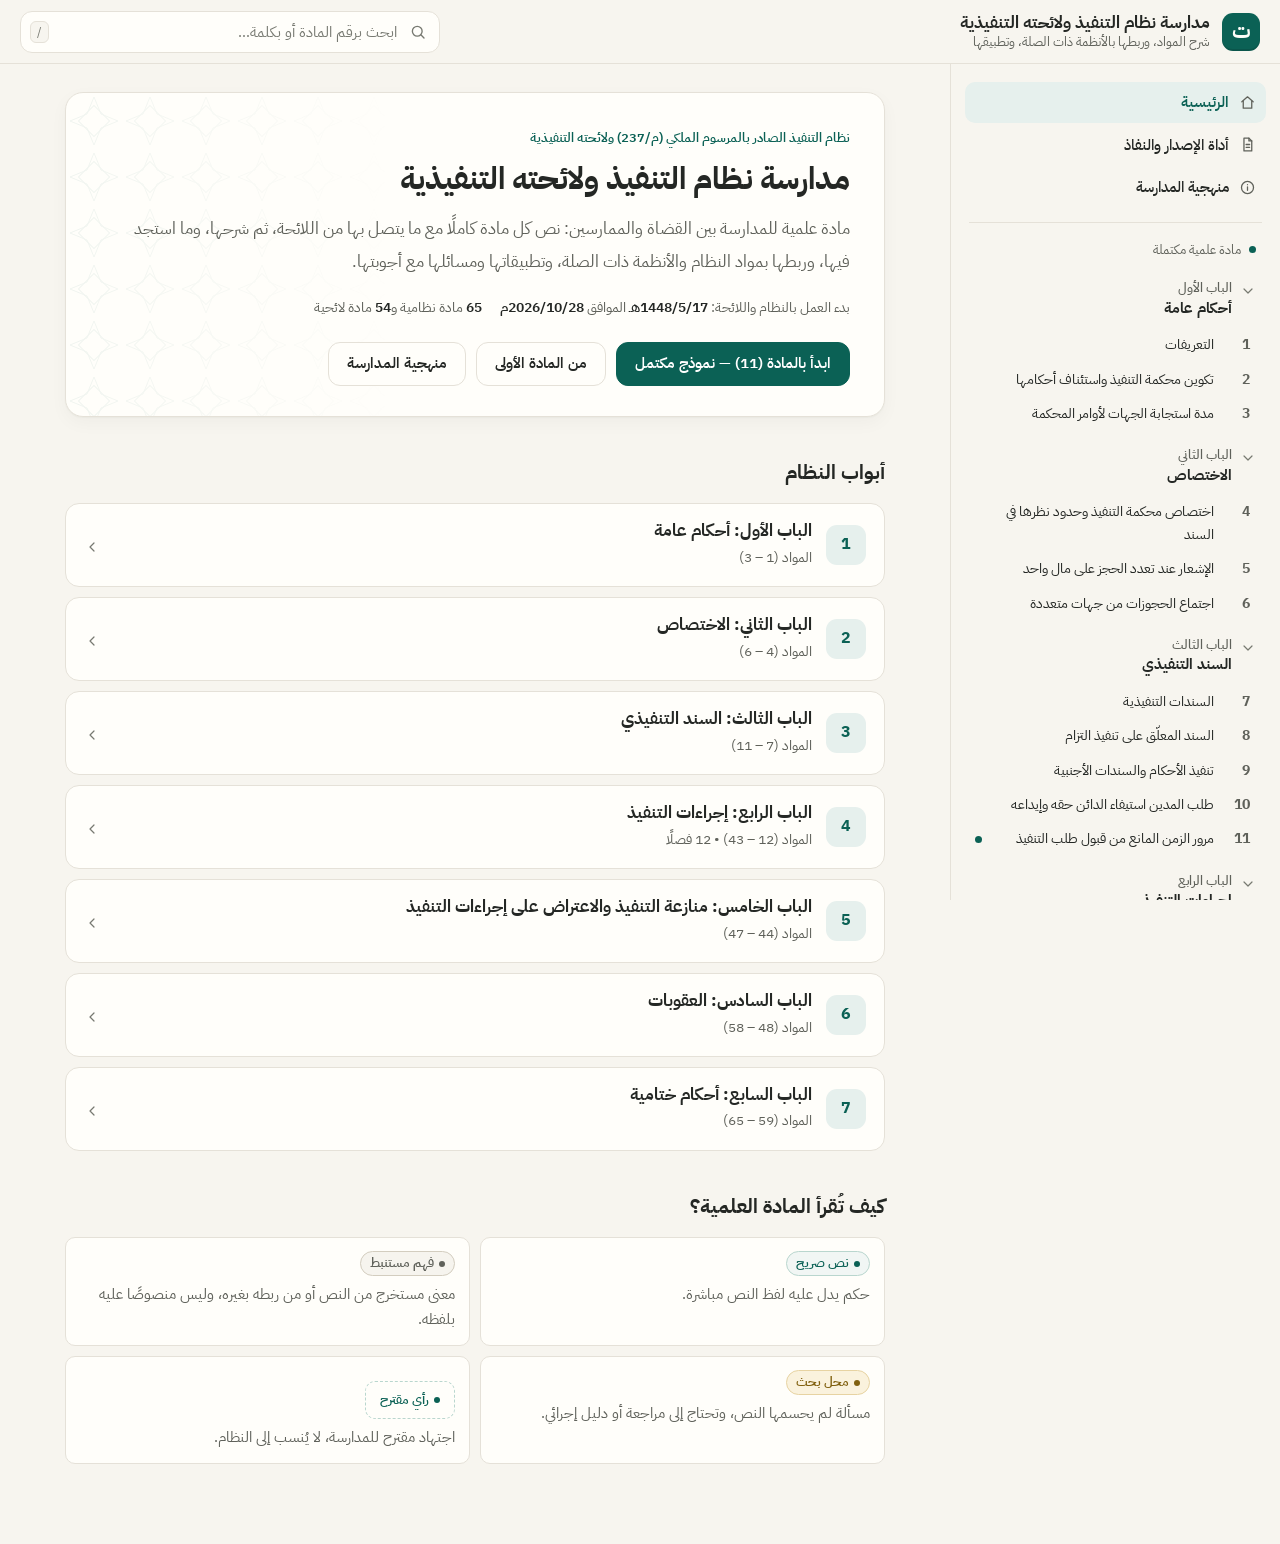
==== index.html @ f49fb36e "إطلاق موقع مدارسة نظام التنفيذ ولائحته التنفيذية (المادة 11 نموذجًا) - نصوص مواد النظام (65) واللائح" ====
<!doctype html>
<html lang="ar" dir="rtl">
<head>
<meta charset="utf-8">
<meta name="viewport" content="width=device-width, initial-scale=1, viewport-fit=cover">
<title>مدارسة نظام التنفيذ ولائحته التنفيذية</title>
<meta name="description" content="مدارسة نظام التنفيذ الصادر بالمرسوم الملكي (م/237) ولائحته التنفيذية: نصوص المواد، وشرحها، وربطها بالأنظمة ذات الصلة، وتطبيقاتها ومسائلها.">
<meta name="theme-color" content="#F7F5EF">
<link rel="icon" href="data:image/svg+xml,%3Csvg xmlns='http://www.w3.org/2000/svg' viewBox='0 0 64 64'%3E%3Crect width='64' height='64' rx='15' fill='%230B6155'/%3E%3Ctext x='32' y='45' font-size='34' text-anchor='middle' fill='%23FFFEFA' font-family='sans-serif' font-weight='700'%3E%D8%AA%3C/text%3E%3C/svg%3E">
<link rel="preload" href="assets/fonts/IBMPlexSansArabic-Regular.woff2" as="font" type="font/woff2" crossorigin>
<link rel="preload" href="assets/fonts/IBMPlexSansArabic-Bold.woff2" as="font" type="font/woff2" crossorigin>
<link rel="stylesheet" href="assets/site.css?v=2">
</head>
<body>
<a class="skip" href="#main">تجاوز إلى المحتوى</a>

<header class="topbar" role="banner">
  <button class="icon-btn menu-btn" id="menuBtn" aria-label="فتح الفهرس" aria-controls="sidebar" aria-expanded="false">
    <svg viewBox="0 0 24 24" fill="none" stroke="currentColor" stroke-width="1.8" stroke-linecap="round"><path d="M4 7h16M4 12h16M4 17h10"/></svg>
  </button>
  <a class="brand" href="#/" aria-label="الصفحة الرئيسية">
    <span class="brand-mark" aria-hidden="true">ت</span>
    <span class="brand-text">
      <span class="brand-title"><span class="bt-long">مدارسة نظام التنفيذ ولائحته التنفيذية</span><span class="bt-short">مدارسة نظام التنفيذ</span></span>
      <span class="brand-sub">شرح المواد، وربطها بالأنظمة ذات الصلة، وتطبيقها</span>
    </span>
  </a>
  <span class="spacer"></span>
  <div class="search-wrap" id="searchWrap" role="search">
    <svg class="search-ico" viewBox="0 0 24 24" fill="none" stroke="currentColor" stroke-width="1.8" stroke-linecap="round"><circle cx="11" cy="11" r="6.5"/><path d="M20 20l-4.2-4.2"/></svg>
    <input id="searchInput" class="search-input" type="search" placeholder="ابحث برقم المادة أو بكلمة…" autocomplete="off" aria-label="البحث في المواد والشروح" aria-controls="results" aria-expanded="false">
    <button class="search-clear" id="searchClear" type="button" aria-label="مسح البحث"><svg viewBox="0 0 24 24" fill="none" stroke="currentColor" stroke-width="1.8" stroke-linecap="round"><path d="M7 7l10 10M17 7L7 17"/></svg></button>
    <span class="kbd" aria-hidden="true">/</span>
    <div class="results" id="results" role="listbox" aria-label="نتائج البحث"></div>
  </div>
  <button class="icon-btn search-mobile-btn" id="searchMobileBtn" aria-label="البحث">
    <svg viewBox="0 0 24 24" fill="none" stroke="currentColor" stroke-width="1.8" stroke-linecap="round"><circle cx="11" cy="11" r="6.5"/><path d="M20 20l-4.2-4.2"/></svg>
  </button>
</header>

<div class="layout">
  <aside class="sidebar" id="sidebar" aria-label="فهرس المواد">
    <div class="drawer-head">
      <b>الفهرس</b>
      <button class="icon-btn" id="closeDrawer" aria-label="إغلاق الفهرس">
        <svg viewBox="0 0 24 24" fill="none" stroke="currentColor" stroke-width="1.8" stroke-linecap="round"><path d="M6 6l12 12M18 6L6 18"/></svg>
      </button>
    </div>
    <nav id="toc" aria-label="أبواب النظام وفصوله ومواده"><div class="loading">يُحمَّل الفهرس…</div></nav>
  </aside>
  <main class="main" id="main" tabindex="-1">
    <div class="page" id="view"><div class="loading">يُحمَّل المحتوى…</div></div>
  </main>
</div>

<div class="overlay" id="overlay"></div>
<button class="backchip" id="backChip" type="button" aria-live="polite">
  <svg viewBox="0 0 24 24" fill="none" stroke="currentColor" stroke-width="1.8" stroke-linecap="round" stroke-linejoin="round"><path d="M9 14l-5-5 5-5"/><path d="M4 9h10.5a5.5 5.5 0 0 1 0 11H11"/></svg>
  <span id="backChipText">العودة</span>
  <span class="x" id="backChipClose" role="button" aria-label="إخفاء">×</span>
</button>
<div class="toast" id="toast" role="status" aria-live="polite"></div>

<noscript><div class="page" style="padding:40px 20px">يحتاج هذا الموقع إلى تفعيل JavaScript في المتصفح لعرض المواد والبحث فيها.</div></noscript>
<script src="assets/app.js?v=2" defer></script>
</body>
</html>
---- assets/site.css ----
/* مدارسة نظام التنفيذ ولائحته التنفيذية — الهوية البصرية */

@font-face { font-family: "IBM Plex Sans Arabic"; src: url("fonts/IBMPlexSansArabic-Regular.woff2") format("woff2"); font-weight: 400; font-style: normal; font-display: swap; }
@font-face { font-family: "IBM Plex Sans Arabic"; src: url("fonts/IBMPlexSansArabic-Medium.woff2") format("woff2"); font-weight: 500; font-style: normal; font-display: swap; }
@font-face { font-family: "IBM Plex Sans Arabic"; src: url("fonts/IBMPlexSansArabic-SemiBold.woff2") format("woff2"); font-weight: 600; font-style: normal; font-display: swap; }
@font-face { font-family: "IBM Plex Sans Arabic"; src: url("fonts/IBMPlexSansArabic-Bold.woff2") format("woff2"); font-weight: 700; font-style: normal; font-display: swap; }

:root {
  --bg: #F7F5EF;
  --card: #FFFEFA;
  --ink: #242724;
  --mute: #777971;
  --mute-strong: #5F615A;
  --line: #E5E1D8;
  --line-strong: #D3CDBF;
  --acc: #0B6155;
  --acc-hover: #084C43;
  --acc-soft: #E6F0ED;
  --acc-faint: #F1F6F4;
  --reg-bg: #FAF8F1;
  --quote-bg: #F3F1EA;
  --amber: #80600F;
  --amber-soft: #FAF2DD;
  --hl: #FCEFB4;
  --radius: 14px;
  --radius-sm: 10px;
  --shadow: 0 1px 2px rgba(36, 39, 36, .04), 0 6px 18px rgba(36, 39, 36, .035);
  --fs: 19px;
  --lh: 1.9;
  --topbar: 64px;
  --sidebar: 330px;
  --font: "IBM Plex Sans Arabic", "Noto Sans Arabic", "Segoe UI", Tahoma, "Geeza Pro", system-ui, sans-serif;
}

* { box-sizing: border-box; }
html { -webkit-text-size-adjust: 100%; scroll-padding-top: calc(var(--topbar) + 16px); }
html.with-toolbar { scroll-padding-top: calc(var(--topbar) + 72px); }
html, body { margin: 0; padding: 0; }
body {
  font-family: var(--font);
  background: var(--bg);
  color: var(--ink);
  font-size: 16px;
  line-height: 1.7;
  font-weight: 400;
  text-rendering: optimizeLegibility;
  -webkit-font-smoothing: antialiased;
}
::selection { background: var(--hl); }
a { color: var(--acc); text-decoration: none; }
a:hover { color: var(--acc-hover); }
button { font-family: inherit; }
:focus-visible { outline: 2px solid var(--acc); outline-offset: 2px; border-radius: 6px; }
.skip { position: absolute; inset-inline-start: 12px; top: -48px; background: var(--acc); color: #fff; padding: 8px 14px; border-radius: 8px; z-index: 100; }
.skip:focus { top: 10px; color: #fff; }
.sr { position: absolute; width: 1px; height: 1px; overflow: hidden; clip: rect(0 0 0 0); white-space: nowrap; }
.num { unicode-bidi: isolate; }

/* ───── الشريط العلوي ───── */
.topbar {
  position: sticky; top: 0; z-index: 40;
  height: var(--topbar);
  display: flex; align-items: center; gap: 16px;
  padding: 0 20px;
  background: rgba(247, 245, 239, .92);
  backdrop-filter: saturate(1.2) blur(8px);
  -webkit-backdrop-filter: saturate(1.2) blur(8px);
  border-bottom: 1px solid var(--line);
}
.brand { display: flex; align-items: center; gap: 12px; color: var(--ink); min-width: 0; }
.brand:hover { color: var(--ink); }
.brand-mark {
  width: 38px; height: 38px; flex: none; border-radius: 11px;
  background: var(--acc); color: var(--card);
  display: grid; place-items: center;
  font-weight: 700; font-size: 21px; line-height: 1;
  box-shadow: inset 0 -2px 0 rgba(0,0,0,.12);
}
.brand-text { display: flex; flex-direction: column; min-width: 0; }
.brand-title { font-weight: 700; font-size: 17px; line-height: 1.3; white-space: nowrap; overflow: hidden; text-overflow: ellipsis; }
.bt-short { display: none; }
.brand-sub { font-size: 12.5px; color: var(--mute-strong); line-height: 1.3; white-space: nowrap; overflow: hidden; text-overflow: ellipsis; }
.topbar .spacer { flex: 1; }
.icon-btn {
  display: inline-flex; align-items: center; justify-content: center; gap: 8px;
  height: 40px; min-width: 40px; padding: 0 12px;
  border-radius: 10px; border: 1px solid transparent;
  background: transparent; color: var(--ink); cursor: pointer;
  font-size: 14.5px; font-weight: 500;
}
.icon-btn:hover { background: var(--acc-faint); border-color: var(--line); }
.icon-btn svg { width: 20px; height: 20px; flex: none; }
.menu-btn { display: none; }
.search-wrap { position: relative; width: min(420px, 38vw); }
.search-input {
  width: 100%; height: 42px;
  padding: 0 42px 0 40px;
  border-radius: 12px; border: 1px solid var(--line);
  background: var(--card); color: var(--ink);
  font-family: inherit; font-size: 15px;
}
.search-input::placeholder { color: var(--mute); }
.search-input::-webkit-search-cancel-button { -webkit-appearance: none; appearance: none; display: none; }
.search-clear { position: absolute; left: 6px; top: 50%; transform: translateY(-50%); width: 30px; height: 30px; display: none; align-items: center; justify-content: center; border: 0; border-radius: 8px; background: transparent; color: var(--mute-strong); cursor: pointer; padding: 0; }
.search-clear svg { width: 17px; height: 17px; }
.search-clear:hover { background: var(--acc-faint); color: var(--ink); }
.search-clear.show { display: inline-flex; }
.search-clear.show ~ .kbd { display: none; }
.search-input:focus { outline: none; border-color: var(--acc); box-shadow: 0 0 0 3px var(--acc-soft); }
.search-ico { position: absolute; right: 13px; top: 50%; transform: translateY(-50%); width: 18px; height: 18px; color: var(--mute); pointer-events: none; }
.kbd { position: absolute; left: 10px; top: 50%; transform: translateY(-50%); font-size: 12px; color: var(--mute); border: 1px solid var(--line); border-radius: 6px; padding: 0 6px; line-height: 20px; background: var(--bg); }
.search-mobile-btn { display: none; }

/* ───── النتائج ───── */
.results {
  position: absolute; top: calc(100% + 8px); right: 0; left: 0;
  max-height: min(70vh, 620px); overflow: auto;
  background: var(--card); border: 1px solid var(--line); border-radius: 14px;
  box-shadow: 0 12px 40px rgba(36,39,36,.12);
  padding: 6px; display: none; z-index: 60;
}
.results.open { display: block; }
.res-head { font-size: 12.5px; color: var(--mute-strong); padding: 8px 10px 4px; }
.res-item { display: block; padding: 10px 12px; border-radius: 10px; color: var(--ink); }
.res-item:hover, .res-item.active { background: var(--acc-faint); color: var(--ink); }
.res-top { display: flex; align-items: baseline; gap: 8px; }
.res-num { font-weight: 700; color: var(--acc); white-space: nowrap; }
.res-title { font-weight: 600; font-size: 14.5px; }
.res-where { margin-inline-start: auto; font-size: 12px; color: var(--mute-strong); white-space: nowrap; border: 1px solid var(--line); border-radius: 999px; padding: 0 8px; }
.res-snip { font-size: 13.5px; color: var(--mute-strong); margin-top: 3px; line-height: 1.75; }
.res-snip mark, .content mark.hit { background: var(--hl); color: inherit; border-radius: 3px; padding: 0 1px; }
.res-empty { padding: 18px 12px; color: var(--mute-strong); font-size: 14px; }

/* ───── التخطيط ───── */
.layout { display: flex; align-items: flex-start; min-height: calc(100vh - var(--topbar)); }
.sidebar {
  position: sticky; top: var(--topbar);
  width: var(--sidebar); flex: none;
  height: calc(100vh - var(--topbar));
  overflow-y: auto; overscroll-behavior: contain;
  border-left: 1px solid var(--line);
  background: var(--bg);
  padding: 18px 14px 40px;
  scrollbar-width: thin; scrollbar-color: var(--line-strong) transparent;
}
.main { flex: 1; min-width: 0; padding: 28px 32px 80px; outline: none; }
.page { max-width: 820px; margin: 0 auto; }

/* ───── الفهرس ───── */
.toc-top { display: flex; flex-direction: column; gap: 2px; margin-bottom: 14px; }
.toc-link { display: flex; align-items: center; gap: 10px; padding: 8px 10px; border-radius: 10px; color: var(--ink); font-size: 14.5px; font-weight: 500; }
.toc-link:hover { background: var(--acc-faint); color: var(--ink); }
.toc-link.current { background: var(--acc-soft); color: var(--acc); font-weight: 600; }
.toc-link svg { width: 17px; height: 17px; color: var(--mute-strong); flex: none; }
.toc-sep { height: 1px; background: var(--line); margin: 8px 4px 12px; }
.toc-part { margin-bottom: 4px; }
.toc-part > summary {
  list-style: none; cursor: pointer;
  display: flex; align-items: flex-start; gap: 8px;
  padding: 9px 10px; border-radius: 10px;
}
.toc-part > summary::-webkit-details-marker { display: none; }
.toc-part > summary:hover { background: var(--acc-faint); }
.toc-chev { width: 16px; height: 16px; margin-top: 4px; color: var(--mute); flex: none; transition: transform .18s ease; }
.toc-part[open] > summary .toc-chev { transform: rotate(-90deg); }
.toc-part-label { font-size: 12.5px; color: var(--mute-strong); font-weight: 500; display: block; line-height: 1.4; }
.toc-part-name { font-size: 15px; font-weight: 700; display: block; line-height: 1.5; }
.toc-chapter { margin: 6px 0 4px; padding: 0 12px 0 0; font-size: 12.5px; font-weight: 600; color: var(--mute-strong); line-height: 1.55; }
.toc-list { list-style: none; margin: 0 0 6px; padding: 0 6px 0 0; }
.toc-item a {
  display: flex; align-items: baseline; gap: 10px;
  padding: 6px 10px; border-radius: 9px;
  color: var(--ink); font-size: 14px; line-height: 1.6;
}
.toc-item a:hover { background: var(--acc-faint); color: var(--ink); }
.toc-item a.current { background: var(--acc-soft); color: var(--acc); }
.toc-item a.current .toc-n { color: var(--acc); }
.toc-n { flex: none; min-width: 26px; font-weight: 700; color: var(--mute-strong); font-variant-numeric: tabular-nums; }
.toc-t { flex: 1; }
.dot-ready { width: 7px; height: 7px; border-radius: 50%; background: var(--acc); flex: none; align-self: center; }
.toc-legend { display: flex; align-items: center; gap: 8px; font-size: 12.5px; color: var(--mute-strong); padding: 4px 10px 10px; }

/* ───── الصفحة الرئيسية ───── */
.hero {
  position: relative; overflow: hidden;
  background: var(--card); border: 1px solid var(--line); border-radius: 18px;
  padding: 34px 34px 30px; box-shadow: var(--shadow);
}
.hero::before {
  content: ""; position: absolute; inset: 0 auto 0 0; width: 42%;
  background-image: url("data:image/svg+xml,%3Csvg xmlns='http://www.w3.org/2000/svg' width='56' height='56' viewBox='0 0 56 56'%3E%3Cg fill='none' stroke='%230B6155' stroke-width='1'%3E%3Cpath d='M28 4l7 17 17 7-17 7-7 17-7-17-17-7 17-7z'/%3E%3Crect x='17' y='17' width='22' height='22' transform='rotate(45 28 28)'/%3E%3C/g%3E%3C/svg%3E");
  background-size: 56px 56px; opacity: .06;
  -webkit-mask-image: linear-gradient(to right, #000, transparent);
  mask-image: linear-gradient(to right, #000, transparent);
  pointer-events: none;
}
.hero > * { position: relative; }
.eyebrow { font-size: 13px; font-weight: 600; color: var(--acc); letter-spacing: 0; margin-bottom: 8px; }
.hero h1 { font-size: 31px; line-height: 1.45; margin: 0 0 10px; font-weight: 700; }
.hero p { font-size: 17px; line-height: 1.95; color: var(--mute-strong); margin: 0 0 18px; max-width: 46rem; }
.meta-row { display: flex; flex-wrap: wrap; gap: 8px 18px; font-size: 14px; color: var(--mute-strong); margin-bottom: 22px; }
.meta-row b { color: var(--ink); font-weight: 600; }
.btn {
  display: inline-flex; align-items: center; gap: 8px;
  height: 44px; padding: 0 18px; border-radius: 12px;
  font-size: 15px; font-weight: 600; cursor: pointer;
  border: 1px solid var(--line); background: var(--card); color: var(--ink);
}
.btn:hover { border-color: var(--line-strong); background: var(--acc-faint); color: var(--ink); }
.btn.primary { background: var(--acc); border-color: var(--acc); color: #fff; }
.btn.primary:hover { background: var(--acc-hover); border-color: var(--acc-hover); color: #fff; }
.btn svg { width: 18px; height: 18px; }
.btn-row { display: flex; flex-wrap: wrap; gap: 10px; }
.section-title { font-size: 20px; font-weight: 700; margin: 38px 0 14px; }
.parts { display: flex; flex-direction: column; gap: 10px; }
.part-row { background: var(--card); border: 1px solid var(--line); border-radius: var(--radius); }
.part-row > summary { list-style: none; cursor: pointer; display: flex; align-items: center; gap: 14px; padding: 15px 18px; }
.part-row > summary::-webkit-details-marker { display: none; }
.part-row > summary:hover { background: var(--acc-faint); border-radius: var(--radius); }
.part-badge { flex: none; width: 40px; height: 40px; border-radius: 11px; background: var(--acc-soft); color: var(--acc); display: grid; place-items: center; font-weight: 700; font-size: 16px; }
.part-text { flex: 1; min-width: 0; }
.part-text b { display: block; font-size: 16.5px; line-height: 1.5; }
.part-text span { font-size: 13.5px; color: var(--mute-strong); }
.part-row[open] > summary .toc-chev { transform: rotate(-90deg); }
.part-body { padding: 4px 18px 16px; }
.part-body .toc-chapter { padding: 0; margin-top: 10px; }
.grid-articles { display: grid; grid-template-columns: repeat(2, minmax(0, 1fr)); gap: 2px 14px; list-style: none; margin: 4px 0 0; padding: 0; }
.legend { display: grid; grid-template-columns: repeat(2, minmax(0,1fr)); gap: 10px; }
.legend-item { background: var(--card); border: 1px solid var(--line); border-radius: var(--radius-sm); padding: 12px 14px; font-size: 14.5px; line-height: 1.75; color: var(--mute-strong); }
.legend-item .tag { margin-bottom: 6px; }

/* ───── رأس المادة ───── */
.crumbs { display: flex; flex-wrap: wrap; align-items: center; gap: 6px; font-size: 13.5px; color: var(--mute-strong); margin-bottom: 12px; }
.crumbs svg { width: 14px; height: 14px; color: var(--mute); }
.art-head { margin-bottom: 16px; }
.art-kicker { display: flex; flex-wrap: wrap; align-items: center; gap: 10px; margin-bottom: 6px; }
.art-no { font-size: 15px; font-weight: 700; color: var(--acc); }
.art-ord { font-size: 14px; color: var(--mute-strong); }
.art-title { font-size: 29px; line-height: 1.5; font-weight: 700; margin: 0; }
.title-note { display: inline-flex; align-items: center; gap: 6px; font-size: 12.5px; color: var(--mute-strong); margin-top: 6px; }
.status { font-size: 12.5px; font-weight: 600; border-radius: 999px; padding: 2px 10px; border: 1px solid var(--line); color: var(--mute-strong); background: var(--card); }
.status.ready { color: var(--acc); border-color: #BFD8D1; background: var(--acc-faint); }
.abstract { margin: 16px 0 0; padding: 14px 18px; background: var(--acc-faint); border: 1px solid #D3E4DF; border-radius: var(--radius-sm); font-size: 16.5px; line-height: 1.9; }

.toolbar {
  position: sticky; top: var(--topbar); z-index: 20;
  display: flex; flex-wrap: wrap; align-items: center; gap: 4px;
  margin: 18px 0 20px; padding: 6px;
  background: rgba(247,245,239,.94);
  backdrop-filter: blur(6px); -webkit-backdrop-filter: blur(6px);
  border: 1px solid var(--line); border-radius: 13px;
}
.toolbar .icon-btn { height: 36px; font-size: 13.5px; padding: 0 10px; }
.toolbar .icon-btn svg { width: 17px; height: 17px; }
.toolbar .grow { flex: 1; }
.fs-group { display: inline-flex; align-items: center; border: 1px solid var(--line); border-radius: 10px; background: var(--card); }
.fs-group button { height: 34px; min-width: 38px; border: 0; background: transparent; cursor: pointer; font-weight: 700; color: var(--ink); font-size: 15px; }
.fs-group button:hover { background: var(--acc-faint); }
.fs-group .fs-val { font-size: 12.5px; color: var(--mute-strong); padding: 0 4px; min-width: 36px; text-align: center; }

/* ───── النصوص الرسمية ───── */
.textcard {
  position: relative; background: var(--card); border: 1px solid var(--line);
  border-radius: var(--radius); padding: 18px 22px 18px; margin-bottom: 14px; box-shadow: var(--shadow);
}
.textcard.law { border-right: 4px solid var(--acc); background: linear-gradient(0deg, var(--card), var(--card)); }
.textcard.reg { background: var(--reg-bg); border-right: 4px solid var(--line-strong); box-shadow: none; }
.textcard.decree { border-right: 4px solid var(--line-strong); }
.tc-head { display: flex; flex-wrap: wrap; align-items: center; gap: 8px 12px; margin-bottom: 10px; }
.tc-label { font-size: 13px; font-weight: 700; color: var(--acc); background: var(--acc-faint); border: 1px solid #CFE2DC; border-radius: 999px; padding: 2px 10px; }
.textcard.reg .tc-label { color: var(--mute-strong); background: #F1EEE5; border-color: var(--line-strong); }
.tc-name { font-size: 15.5px; font-weight: 700; }
.tc-src { font-size: 12.5px; color: var(--mute-strong); }
.tc-tools { margin-inline-start: auto; display: flex; gap: 2px; }
.tc-tools .icon-btn { height: 32px; min-width: 32px; padding: 0 8px; font-size: 12.5px; color: var(--mute-strong); }
.tc-tools .icon-btn svg { width: 16px; height: 16px; }
.official p { margin: 0 0 6px; font-size: var(--fs); line-height: var(--lh); }
.official p.item { padding-right: 1.1em; }
.official p.subitem { padding-right: 2.2em; }
.official a.oref { color: inherit; text-decoration: underline; text-decoration-color: #9CC3B9; text-underline-offset: 5px; text-decoration-thickness: 1.5px; }
.official a.oref:hover { color: var(--acc); }
.also { font-size: 13.5px; color: var(--mute-strong); margin: 4px 2px 18px; }
.empty-note {
  background: var(--card); border: 1px dashed var(--line-strong); border-radius: var(--radius);
  padding: 18px 20px; color: var(--mute-strong); font-size: 15.5px; line-height: 1.9; margin: 22px 0;
}
.empty-note b { color: var(--ink); }

/* ───── أقسام المدارسة ───── */
.content { font-size: var(--fs); line-height: var(--lh); }
.sec {
  background: var(--card); border: 1px solid var(--line); border-radius: var(--radius);
  margin: 0 0 14px; box-shadow: var(--shadow);
}
.sec > summary {
  list-style: none; cursor: pointer;
  display: flex; align-items: center; gap: 14px;
  padding: 16px 22px;
}
.sec > summary::-webkit-details-marker { display: none; }
.sec-no { flex: none; width: 32px; height: 32px; border-radius: 10px; background: var(--acc-soft); color: var(--acc); display: grid; place-items: center; font-weight: 700; font-size: 15px; }
.sec-title { font-size: 20px; font-weight: 700; line-height: 1.5; }
.sec-lead { display: block; font-size: 13.5px; color: var(--mute-strong); font-weight: 400; line-height: 1.6; }
.sec > summary .toc-chev { margin: 0 auto 0 0; width: 20px; height: 20px; }
.sec[open] > summary .toc-chev { transform: rotate(-90deg); }
.sec-body { padding: 4px 22px 22px; border-top: 1px solid var(--line); }
.sec-body > *:first-child { margin-top: 16px; }
.content p { margin: 0 0 14px; }
.content h4 { font-size: 17px; font-weight: 700; color: var(--acc); margin: 22px 0 8px; }
.content strong { font-weight: 600; }
.content a.xref { font-weight: 500; text-decoration: underline; text-decoration-color: #A7CCC3; text-underline-offset: 5px; text-decoration-thickness: 1.5px; }
.content ul.plain, .content ol.plain { margin: 0 0 14px; padding-right: 1.3em; }
.content li { margin-bottom: 8px; }

.point { padding: 14px 0 6px; border-top: 1px dashed var(--line); }
.point:first-of-type { border-top: 0; }
.point-head { display: flex; flex-wrap: wrap; align-items: center; gap: 8px 10px; margin-bottom: 6px; }
.point-h { font-weight: 700; font-size: calc(var(--fs) - 1px); }
.point p { margin-bottom: 8px; }

.tag { display: inline-flex; align-items: center; gap: 5px; font-size: 12.5px; font-weight: 600; line-height: 1; padding: 5px 9px; border-radius: 999px; border: 1px solid; white-space: nowrap; }
.tag::before { content: ""; width: 6px; height: 6px; border-radius: 50%; background: currentColor; }
.tag.explicit { color: var(--acc); border-color: #B9D6CE; background: var(--acc-faint); }
.tag.inferred { color: var(--mute-strong); border-color: var(--line-strong); background: #F6F4EE; }
.tag.research { color: var(--amber); border-color: #E7D3A2; background: var(--amber-soft); }
.tag.proposed { color: var(--acc); border-color: #B9D6CE; background: transparent; border-style: dashed; }
.cite { display: block; font-size: 13.5px; color: var(--mute-strong); margin-top: -6px; margin-bottom: 14px; }

/* الروابط */
.link-group-title { font-size: 16px; font-weight: 700; margin: 18px 0 10px; color: var(--ink); }
.linkcard { border: 1px solid var(--line); border-radius: var(--radius-sm); margin-bottom: 12px; background: var(--card); overflow: hidden; }
.linkcard.flash { animation: flash 1.6s ease; }
@keyframes flash { 0%, 30% { box-shadow: 0 0 0 3px var(--acc-soft); } 100% { box-shadow: none; } }
.lc-head { display: flex; flex-wrap: wrap; align-items: center; gap: 8px 10px; padding: 12px 16px; background: var(--acc-faint); border-bottom: 1px solid var(--line); }
.lc-name { font-weight: 700; font-size: 16px; }
.lc-law { font-size: 13px; color: var(--mute-strong); }
.rel { font-size: 12.5px; font-weight: 600; color: var(--ink); border: 1px solid var(--line-strong); background: var(--card); border-radius: 8px; padding: 3px 9px; margin-inline-start: auto; }
.lc-body { padding: 12px 16px 6px; }
.lc-part { margin-bottom: 12px; }
.lc-label { display: block; font-size: 12.5px; font-weight: 700; color: var(--mute-strong); margin-bottom: 4px; }
.lc-text { font-size: calc(var(--fs) - 1.5px); line-height: 1.9; padding: 10px 14px; border-right: 3px solid var(--acc); background: var(--acc-faint); border-radius: 8px; }
.lc-text p { margin: 0 0 4px; }
.lc-text.reg { border-right-color: var(--line-strong); background: var(--reg-bg); }
.lc-quote { font-size: calc(var(--fs) - 1.5px); line-height: 1.9; padding: 10px 14px; background: var(--quote-bg); border-radius: 8px; margin-bottom: 6px; }
.lc-quote .qintro { color: var(--mute-strong); }
.lc-quote .qcite { display: block; font-size: 12.5px; color: var(--mute-strong); margin-top: 4px; }
.lc-comment p { margin: 0 0 8px; font-size: calc(var(--fs) - 1px); }
.lc-comment b { font-weight: 700; color: var(--acc); }
.lc-pending { font-size: 14px; color: var(--amber); background: var(--amber-soft); border-radius: 8px; padding: 8px 12px; }
.lc-ext { font-size: 13px; }
.lc-more { margin-bottom: 12px; }
.lc-more > summary { list-style: none; cursor: pointer; display: flex; align-items: center; gap: 8px; padding: 2px 0; border-radius: 8px; }
.lc-more > summary::-webkit-details-marker { display: none; }
.lc-more > summary .lc-label { margin: 0; }
.lc-more-t { font-size: 13px; font-weight: 500; color: var(--acc); }
.lc-more > summary .toc-chev { width: 15px; height: 15px; margin-top: 0; color: var(--acc); }
.lc-more[open] > summary .toc-chev { transform: rotate(-90deg); }
.lc-more[open] .when-closed, .lc-more:not([open]) .when-open { display: none; }
.lc-more > summary:hover .lc-more-t { text-decoration: underline; text-underline-offset: 4px; }
.lc-more > .lc-text { margin-top: 6px; }
.more-text > summary { cursor: pointer; font-size: 13px; color: var(--acc); list-style: none; padding: 2px 0; }
.more-text > summary::-webkit-details-marker { display: none; }

/* التطبيق */
.case { border: 1px solid var(--line); border-radius: var(--radius-sm); padding: 14px 18px; margin-bottom: 14px; background: var(--card); }
.case-h { font-weight: 700; font-size: calc(var(--fs) - .5px); margin-bottom: 8px; display: flex; align-items: center; gap: 10px; }
.case-h .cno { flex: none; width: 26px; height: 26px; border-radius: 8px; background: var(--quote-bg); display: grid; place-items: center; font-size: 13.5px; }
.case-label { font-size: 12.5px; font-weight: 700; color: var(--mute-strong); display: block; margin: 10px 0 2px; }
.case ol { margin: 4px 0 8px; padding-right: 1.3em; }
.case-result { background: var(--acc-faint); border-radius: 8px; padding: 8px 12px; font-weight: 500; }
.case-note { font-size: calc(var(--fs) - 2px); color: var(--mute-strong); margin-top: 8px; }

/* الأسئلة */
.q { border: 1px solid var(--line); border-radius: var(--radius-sm); margin-bottom: 10px; background: var(--card); }
.q > summary { list-style: none; cursor: pointer; display: flex; align-items: flex-start; gap: 12px; padding: 13px 16px; }
.q > summary::-webkit-details-marker { display: none; }
.q > summary:hover { background: var(--acc-faint); border-radius: var(--radius-sm); }
.q-no { flex: none; min-width: 28px; height: 28px; border-radius: 8px; background: var(--quote-bg); display: grid; place-items: center; font-weight: 700; font-size: 14px; margin-top: 2px; }
.q-main { flex: 1; min-width: 0; }
.q-kind { display: inline-block; font-size: 12px; font-weight: 700; color: var(--mute-strong); border: 1px solid var(--line-strong); border-radius: 999px; padding: 0 8px; line-height: 20px; margin-bottom: 4px; }
.q-kind.k-مدارسة { color: var(--amber); border-color: #E7D3A2; background: var(--amber-soft); }
.q-text { font-weight: 600; line-height: 1.8; font-size: calc(var(--fs) - .5px); }
.q-toggle { flex: none; font-size: 12.5px; color: var(--acc); font-weight: 600; margin-top: 6px; white-space: nowrap; }
.q[open] .q-toggle .when-closed, .q:not([open]) .q-toggle .when-open { display: none; }
.q-body { padding: 0 16px 14px 16px; padding-right: 56px; border-top: 1px dashed var(--line); }
.q-body > *:first-child { margin-top: 12px; }
.view { border-right: 3px solid var(--line-strong); padding: 2px 14px 2px 0; margin: 12px 0; }
.view-h { font-weight: 700; margin-bottom: 4px; }
.view ul { margin: 0; padding-right: 1.2em; }
.view li { margin-bottom: 6px; }
.common { background: var(--quote-bg); border-radius: 8px; padding: 10px 14px; margin: 10px 0; }
.proposed { border: 1px dashed #9CC3B9; background: var(--acc-faint); border-radius: 10px; padding: 12px 14px; margin-top: 12px; }
.proposed .tag { margin-bottom: 6px; }
.council { margin-top: 12px; border: 1px dashed var(--line-strong); border-radius: 10px; padding: 10px 14px; color: var(--mute-strong); font-size: calc(var(--fs) - 2px); }
.council b { color: var(--ink); }
.ans-p { margin: 0 0 10px; }
.ans-p .tag { margin-left: 8px; vertical-align: 2px; }

/* الخلاصة */
.checklist { list-style: none; margin: 0; padding: 0; counter-reset: c; }
.checklist li { position: relative; padding: 8px 40px 8px 0; border-bottom: 1px dashed var(--line); margin: 0; }
.checklist li:last-child { border-bottom: 0; }
.checklist li::before { counter-increment: c; content: counter(c); position: absolute; right: 0; top: 9px; width: 26px; height: 26px; border-radius: 8px; background: var(--acc-soft); color: var(--acc); font-weight: 700; font-size: 13.5px; display: grid; place-items: center; line-height: 1; }
.refs { margin: 0; padding-right: 1.3em; font-size: calc(var(--fs) - 2px); }
.refs li { margin-bottom: 8px; }

/* التنقل بين المواد */
.pager { display: grid; grid-template-columns: 1fr 1fr; gap: 12px; margin-top: 30px; }
.pager a { display: flex; flex-direction: column; gap: 2px; padding: 14px 18px; border: 1px solid var(--line); border-radius: var(--radius); background: var(--card); color: var(--ink); }
.pager a:hover { border-color: var(--line-strong); background: var(--acc-faint); color: var(--ink); }
.pager .pl { font-size: 13px; color: var(--mute-strong); display: flex; align-items: center; gap: 6px; }
.pager .pl svg { width: 15px; height: 15px; }
.pager .pt { font-weight: 600; font-size: 15px; line-height: 1.6; }
.pager .next { text-align: left; align-items: flex-end; }
.pager .disabled { visibility: hidden; }

/* صفحات عامة */
.doc h1 { font-size: 28px; line-height: 1.5; margin: 0 0 10px; }
.doc h2 { font-size: 20px; margin: 30px 0 10px; }
.doc p, .doc li { font-size: 17px; line-height: 1.95; }
.doc .card { background: var(--card); border: 1px solid var(--line); border-radius: var(--radius); padding: 18px 22px; margin-bottom: 14px; }
.reltable { width: 100%; border-collapse: collapse; font-size: 15px; }
.reltable th, .reltable td { text-align: right; padding: 10px 12px; border-bottom: 1px solid var(--line); vertical-align: top; line-height: 1.8; }
.reltable th { font-size: 13px; color: var(--mute-strong); font-weight: 700; }

/* العودة إلى موضع القراءة */
.backchip {
  position: fixed; bottom: 22px; left: 50%; transform: translate(-50%, 30px); opacity: 0; pointer-events: none;
  display: inline-flex; align-items: center; gap: 8px;
  background: var(--ink); color: #fff; border: 0; border-radius: 999px;
  padding: 11px 18px; font-size: 14.5px; font-weight: 600; cursor: pointer; z-index: 70;
  box-shadow: 0 10px 30px rgba(36,39,36,.25);
  transition: opacity .2s ease, transform .2s ease;
}
.backchip.show { opacity: 1; transform: translate(-50%, 0); pointer-events: auto; }
.backchip svg { width: 18px; height: 18px; }
.backchip .x { margin-inline-start: 4px; opacity: .7; padding: 0 4px; border-radius: 50%; }
.backchip .x:hover { opacity: 1; }

.toast { position: fixed; bottom: 22px; right: 50%; transform: translateX(50%); background: var(--acc); color: #fff; padding: 10px 18px; border-radius: 12px; font-size: 14.5px; z-index: 80; opacity: 0; transition: opacity .2s ease; pointer-events: none; }
.toast.show { opacity: 1; }

.overlay { position: fixed; inset: 0; background: rgba(36,39,36,.35); z-index: 45; opacity: 0; pointer-events: none; transition: opacity .2s ease; }
.overlay.show { opacity: 1; pointer-events: auto; }

.loading { padding: 60px 0; text-align: center; color: var(--mute-strong); }
.flash-target { animation: flash 1.6s ease; border-radius: 8px; }

/* ───── الجوال والأجهزة المتوسطة ───── */
@media (max-width: 1023px) {
  :root { --fs: 18px; --topbar: 58px; }
  .menu-btn { display: inline-flex; }
  .topbar { padding: 0 10px; gap: 6px; }
  .brand-mark { width: 34px; height: 34px; font-size: 19px; border-radius: 10px; }
  .brand-title { font-size: 15.5px; }
  .bt-long { display: none; }
  .bt-short { display: inline; }
  .brand-sub { display: none; }
  .search-wrap { display: none; position: fixed; top: calc(var(--topbar) + 8px); right: 10px; left: 10px; width: auto; z-index: 61; }
  .search-wrap.mobile-open { display: block; }
  body.searching .topbar { z-index: 62; }
  .search-mobile-btn { display: inline-flex; }
  .kbd { display: none; }
  .results { max-height: 70vh; }
  .sidebar {
    position: fixed; top: 0; right: 0; height: 100%; width: min(88vw, 360px);
    z-index: 50; transform: translateX(105%); transition: transform .22s ease;
    border-left: 1px solid var(--line); box-shadow: -12px 0 40px rgba(36,39,36,.12);
    padding-top: 14px; background: var(--bg);
  }
  .sidebar.open { transform: translateX(0); }
  .drawer-head { display: flex !important; }
  .main { padding: 18px 16px 90px; }
  .hero { padding: 24px 20px 22px; border-radius: 16px; }
  .hero h1 { font-size: 25px; }
  .hero p { font-size: 16px; }
  .art-title { font-size: 24px; }
  .textcard { padding: 14px 16px; }
  .sec > summary { padding: 14px 16px; gap: 10px; }
  .sec-title { font-size: 18px; }
  .sec-body { padding: 2px 16px 18px; }
  .q-body { padding-right: 16px; }
  .grid-articles, .legend { grid-template-columns: 1fr; }
  .toolbar { top: var(--topbar); border-radius: 12px; }
  .toolbar .lbl { display: none; }
  .pager { grid-template-columns: 1fr 1fr; }
}
.drawer-head { display: none; align-items: center; justify-content: space-between; padding: 0 4px 10px; margin-bottom: 6px; border-bottom: 1px solid var(--line); }
.drawer-head b { font-size: 16px; }
@media (max-width: 640px) {
  .q > summary { position: relative; gap: 10px; padding: 12px 14px; }
  .q-toggle { position: absolute; left: 14px; top: 13px; margin-top: 0; }
  .q-kind { margin-bottom: 6px; }
}
@media (max-width: 520px) {
  .pager .pt { font-size: 14px; }
  .art-title { font-size: 22px; }
  .lc-head .rel { margin-inline-start: 0; }
}

@media (prefers-reduced-motion: reduce) {
  *, *::before, *::after { animation: none !important; transition: none !important; scroll-behavior: auto !important; }
}

/* ───── الطباعة ───── */
@media print {
  @page { size: A4; margin: 16mm 15mm 16mm; }
  :root { --fs: 12.5pt; --lh: 1.8; }
  body { background: #fff; color: #000; font-size: 11pt; }
  .topbar, .sidebar, .toolbar, .pager, .backchip, .toast, .overlay, .tc-tools, .q-toggle, .skip, .results, .no-print { display: none !important; }
  .layout { display: block; }
  .main { padding: 0; }
  .page { max-width: none; }
  .print-head { display: block !important; border-bottom: 1px solid #999; padding-bottom: 6pt; margin-bottom: 10pt; font-size: 10pt; color: #444; }
  .textcard, .sec, .q, .linkcard, .case { box-shadow: none; }
  .textcard, .point, .view, .proposed, .common, .lc-quote, .lc-text, .case-result, .checklist li, .refs li { break-inside: avoid-page; }
  .lc-head, .case-h, .q > summary, .sec > summary, .lc-label, .case-label { break-after: avoid-page; }
  .lc-more > summary .lc-more-t, .lc-more > summary .toc-chev { display: none; }
  #sec-questions .sec-lead { display: none; }
  .sec { border: 0; margin: 0 0 8pt; }
  .sec > summary { padding: 6pt 0; border-bottom: 1px solid #bbb; }
  .sec > summary .toc-chev { display: none; }
  .sec-body { border: 0; padding: 4pt 0 0; }
  .q > summary .q-toggle { display: none; }
  .content a, .official a { color: inherit; text-decoration: none; }
  .tag { border-color: #999 !important; color: #333 !important; background: #fff !important; }
  .abstract, .lc-text, .lc-quote, .case-result, .proposed, .common { background: #f6f6f6 !important; }
  h1, h2, h3, h4, .point-h, .q-text { break-after: avoid-page; }
  p, li { orphans: 3; widows: 3; }
}
.print-head { display: none; }
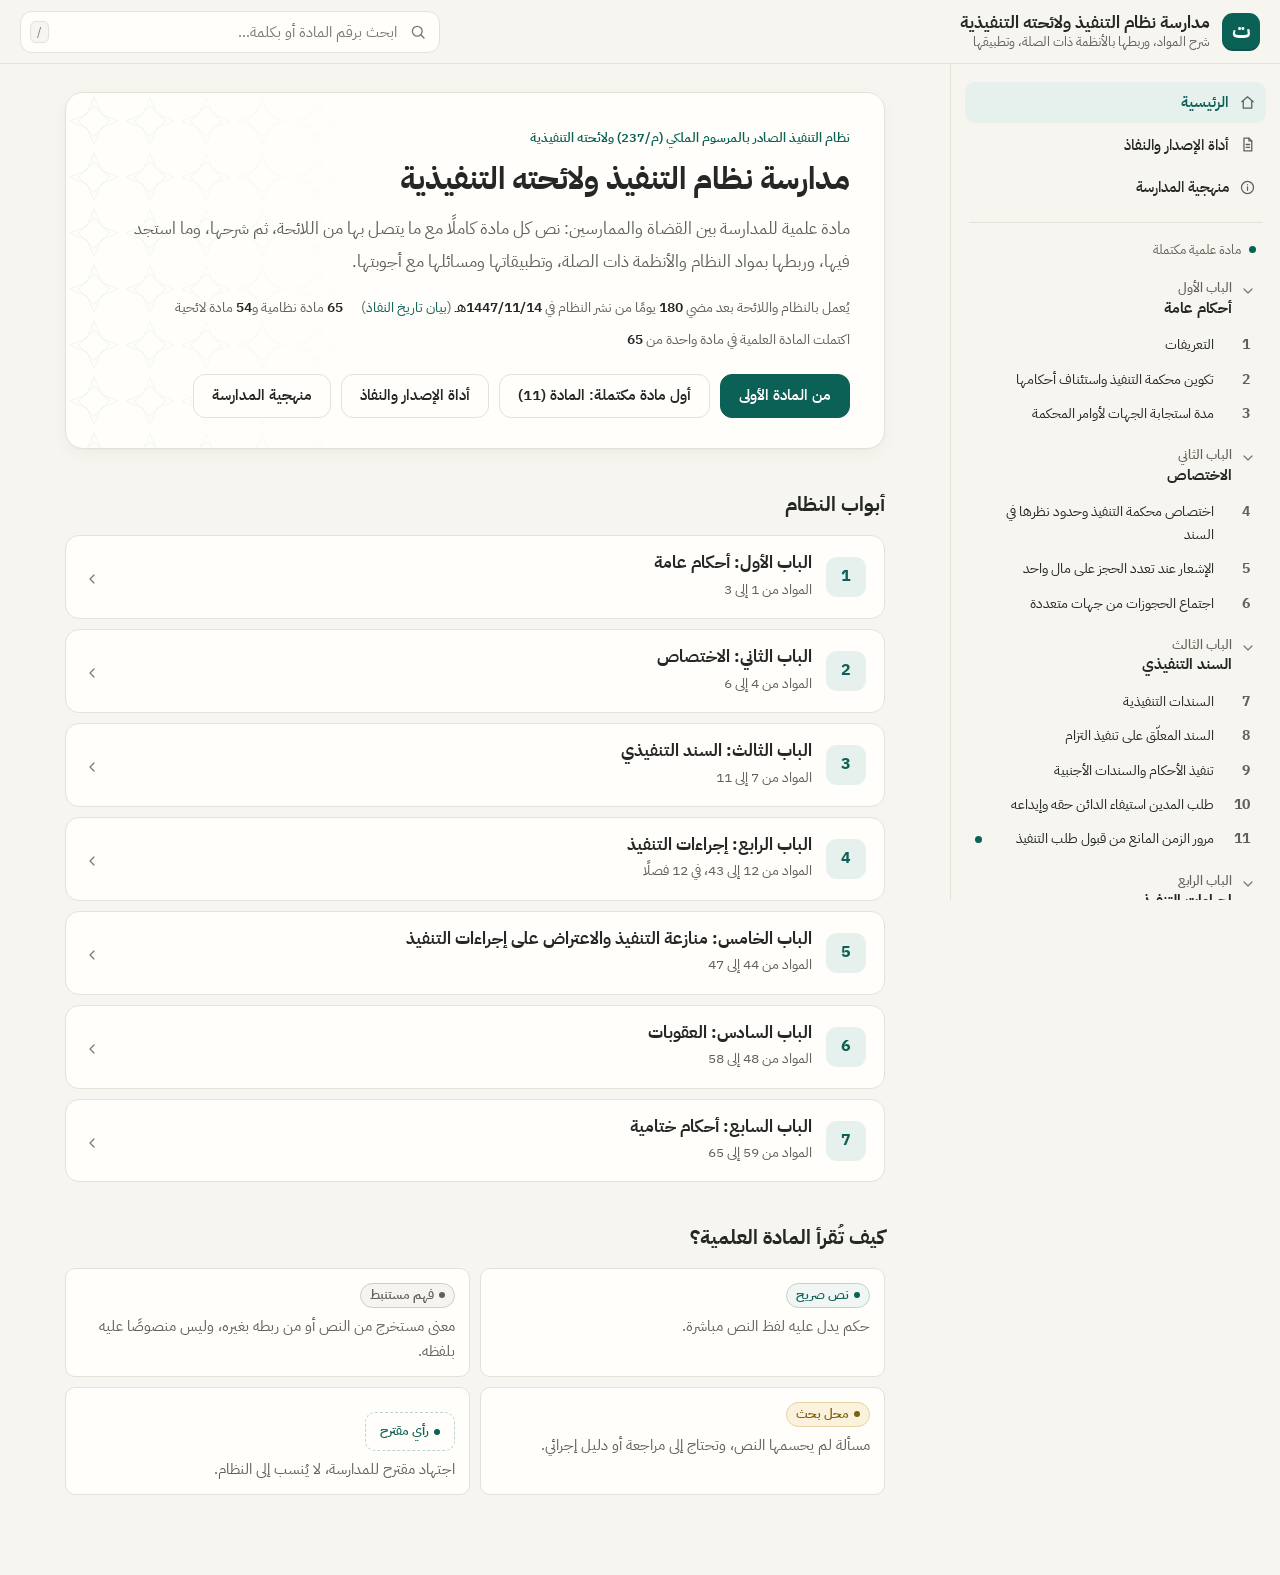
==== commit 920860e7: "تحميل المادة العلمية عند الطلب، والإحالة إلى مسائل المواد الأخرى، وتحديث الصفحة الرئيسية - تُجلب الم" ====
--- a/index.html
+++ b/index.html
@@ -9,7 +9,7 @@
 <link rel="icon" href="data:image/svg+xml,%3Csvg xmlns='http://www.w3.org/2000/svg' viewBox='0 0 64 64'%3E%3Crect width='64' height='64' rx='15' fill='%230B6155'/%3E%3Ctext x='32' y='45' font-size='34' text-anchor='middle' fill='%23FFFEFA' font-family='sans-serif' font-weight='700'%3E%D8%AA%3C/text%3E%3C/svg%3E">
 <link rel="preload" href="assets/fonts/IBMPlexSansArabic-Regular.woff2" as="font" type="font/woff2" crossorigin>
 <link rel="preload" href="assets/fonts/IBMPlexSansArabic-Bold.woff2" as="font" type="font/woff2" crossorigin>
-<link rel="stylesheet" href="assets/site.css?v=2">
+<link rel="stylesheet" href="assets/site.css?v=3">
 </head>
 <body>
 <a class="skip" href="#main">تجاوز إلى المحتوى</a>
@@ -62,6 +62,6 @@
 <div class="toast" id="toast" role="status" aria-live="polite"></div>
 
 <noscript><div class="page" style="padding:40px 20px">يحتاج هذا الموقع إلى تفعيل JavaScript في المتصفح لعرض المواد والبحث فيها.</div></noscript>
-<script src="assets/app.js?v=2" defer></script>
+<script src="assets/app.js?v=3" defer></script>
 </body>
 </html>
--- a/assets/site.css
+++ b/assets/site.css
@@ -1,4 +1,4 @@
-/* مدارسة نظام التنفيذ ولائحته التنفيذية — الهوية البصرية */
+/* مدارسة نظام التنفيذ ولائحته التنفيذية: الهوية البصرية */
 
 @font-face { font-family: "IBM Plex Sans Arabic"; src: url("fonts/IBMPlexSansArabic-Regular.woff2") format("woff2"); font-weight: 400; font-style: normal; font-display: swap; }
 @font-face { font-family: "IBM Plex Sans Arabic"; src: url("fonts/IBMPlexSansArabic-Medium.woff2") format("woff2"); font-weight: 500; font-style: normal; font-display: swap; }
@@ -266,6 +266,10 @@
 .textcard.law { border-right: 4px solid var(--acc); background: linear-gradient(0deg, var(--card), var(--card)); }
 .textcard.reg { background: var(--reg-bg); border-right: 4px solid var(--line-strong); box-shadow: none; }
 .textcard.decree { border-right: 4px solid var(--line-strong); }
+.textcard.note { border-right: 4px solid var(--amber); background: var(--card); }
+.textcard.note .tc-label { color: var(--amber); background: var(--amber-soft); border-color: #E7D3A2; }
+.official-note p { font-size: calc(var(--fs) - 1px); line-height: var(--lh); margin: 0 0 10px; }
+.official-note .cite { font-size: 13px; color: var(--mute-strong); margin: 0; }
 .tc-head { display: flex; flex-wrap: wrap; align-items: center; gap: 8px 12px; margin-bottom: 10px; }
 .tc-label { font-size: 13px; font-weight: 700; color: var(--acc); background: var(--acc-faint); border: 1px solid #CFE2DC; border-radius: 999px; padding: 2px 10px; }
 .textcard.reg .tc-label { color: var(--mute-strong); background: #F1EEE5; border-color: var(--line-strong); }
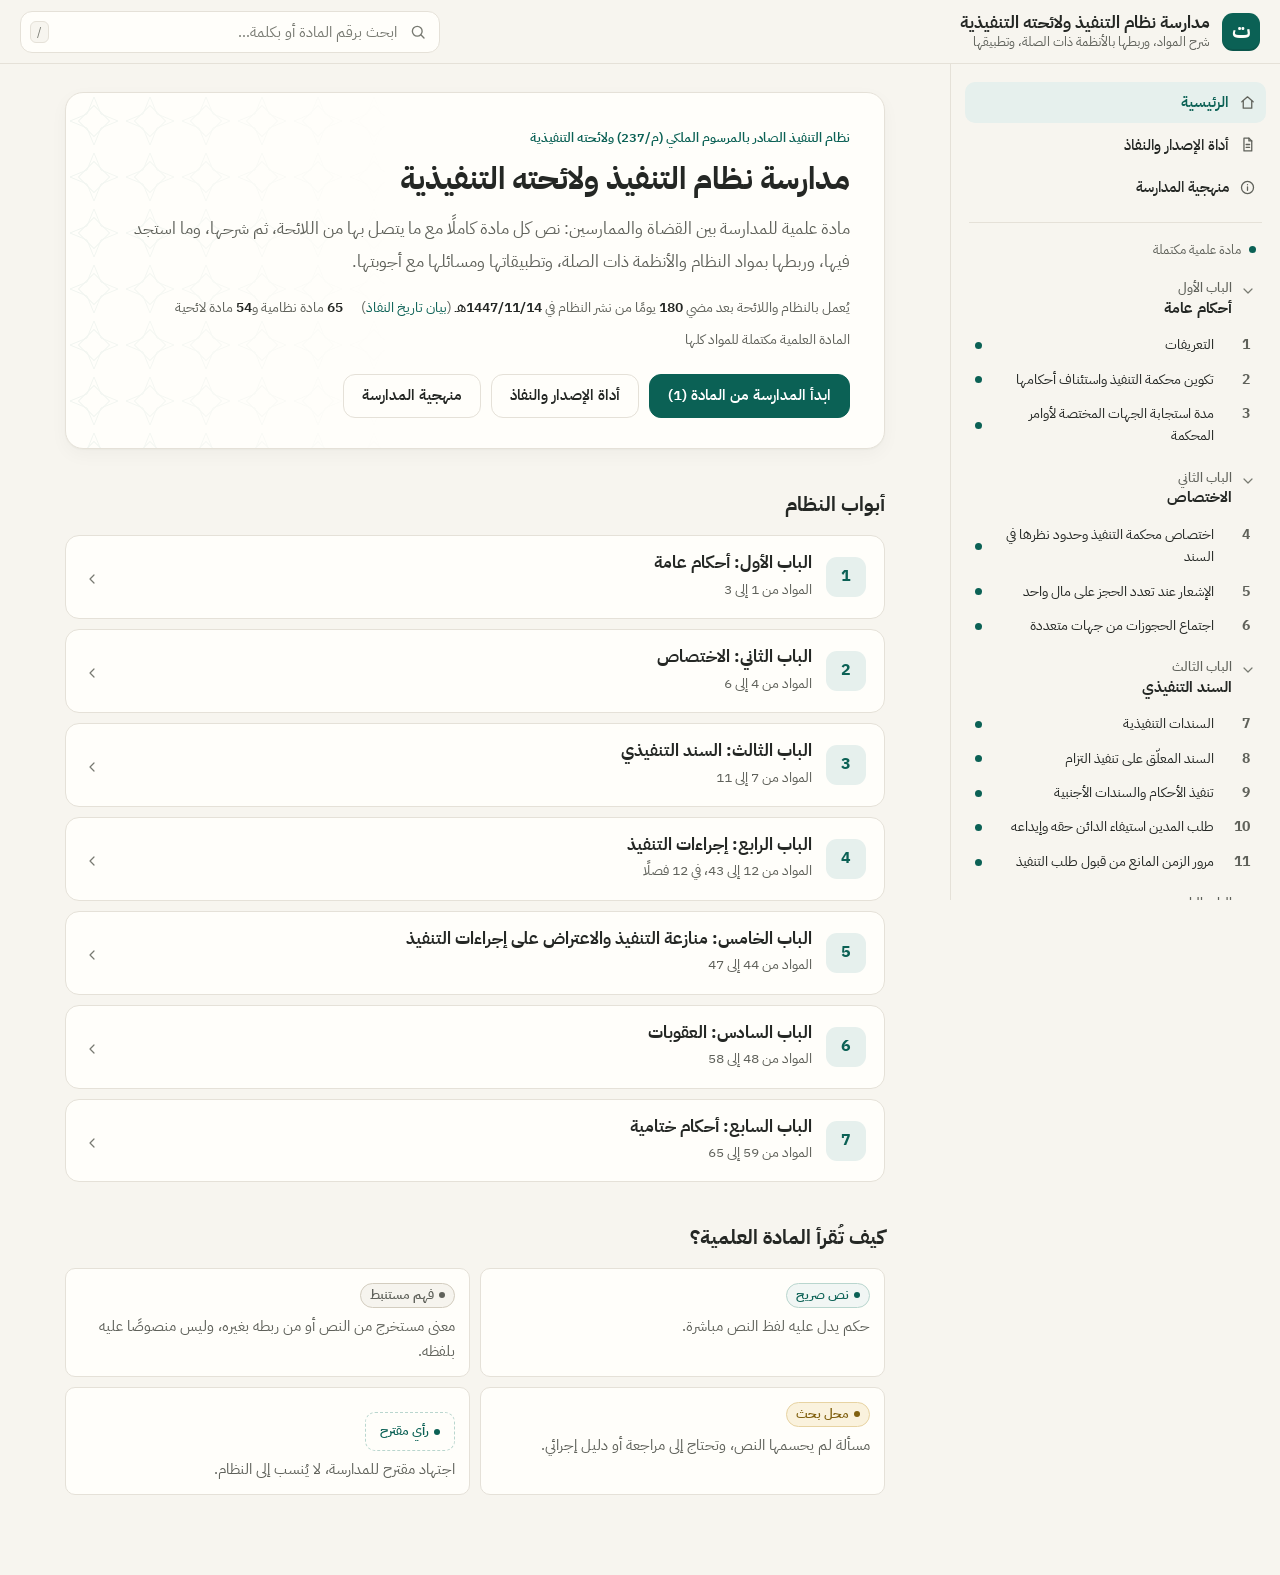
==== commit 31c4a2cc: "إصلاح أخطاء برمجية رُصدت في المراجعة الخارجية - العرض: لا يبقى مؤشر التحميل أو رسالة الفشل بعد الرجو" ====
--- a/index.html
+++ b/index.html
@@ -9,7 +9,7 @@
 <link rel="icon" href="data:image/svg+xml,%3Csvg xmlns='http://www.w3.org/2000/svg' viewBox='0 0 64 64'%3E%3Crect width='64' height='64' rx='15' fill='%230B6155'/%3E%3Ctext x='32' y='45' font-size='34' text-anchor='middle' fill='%23FFFEFA' font-family='sans-serif' font-weight='700'%3E%D8%AA%3C/text%3E%3C/svg%3E">
 <link rel="preload" href="assets/fonts/IBMPlexSansArabic-Regular.woff2" as="font" type="font/woff2" crossorigin>
 <link rel="preload" href="assets/fonts/IBMPlexSansArabic-Bold.woff2" as="font" type="font/woff2" crossorigin>
-<link rel="stylesheet" href="assets/site.css?v=3">
+<link rel="stylesheet" href="assets/site.css?v=4">
 </head>
 <body>
 <a class="skip" href="#main">تجاوز إلى المحتوى</a>
@@ -62,6 +62,6 @@
 <div class="toast" id="toast" role="status" aria-live="polite"></div>
 
 <noscript><div class="page" style="padding:40px 20px">يحتاج هذا الموقع إلى تفعيل JavaScript في المتصفح لعرض المواد والبحث فيها.</div></noscript>
-<script src="assets/app.js?v=3" defer></script>
+<script src="assets/app.js?v=4" defer></script>
 </body>
 </html>
--- a/assets/site.css
+++ b/assets/site.css
@@ -130,6 +130,7 @@
 .res-snip { font-size: 13.5px; color: var(--mute-strong); margin-top: 3px; line-height: 1.75; }
 .res-snip mark, .content mark.hit { background: var(--hl); color: inherit; border-radius: 3px; padding: 0 1px; }
 .res-empty { padding: 18px 12px; color: var(--mute-strong); font-size: 14px; }
+.res-note { margin: 2px 10px 8px; padding: 7px 10px; border-radius: 8px; background: var(--note-bg, #fdf6e3); color: var(--mute-strong); font-size: 12.5px; line-height: 1.7; }
 
 /* ───── التخطيط ───── */
 .layout { display: flex; align-items: flex-start; min-height: calc(100vh - var(--topbar)); }
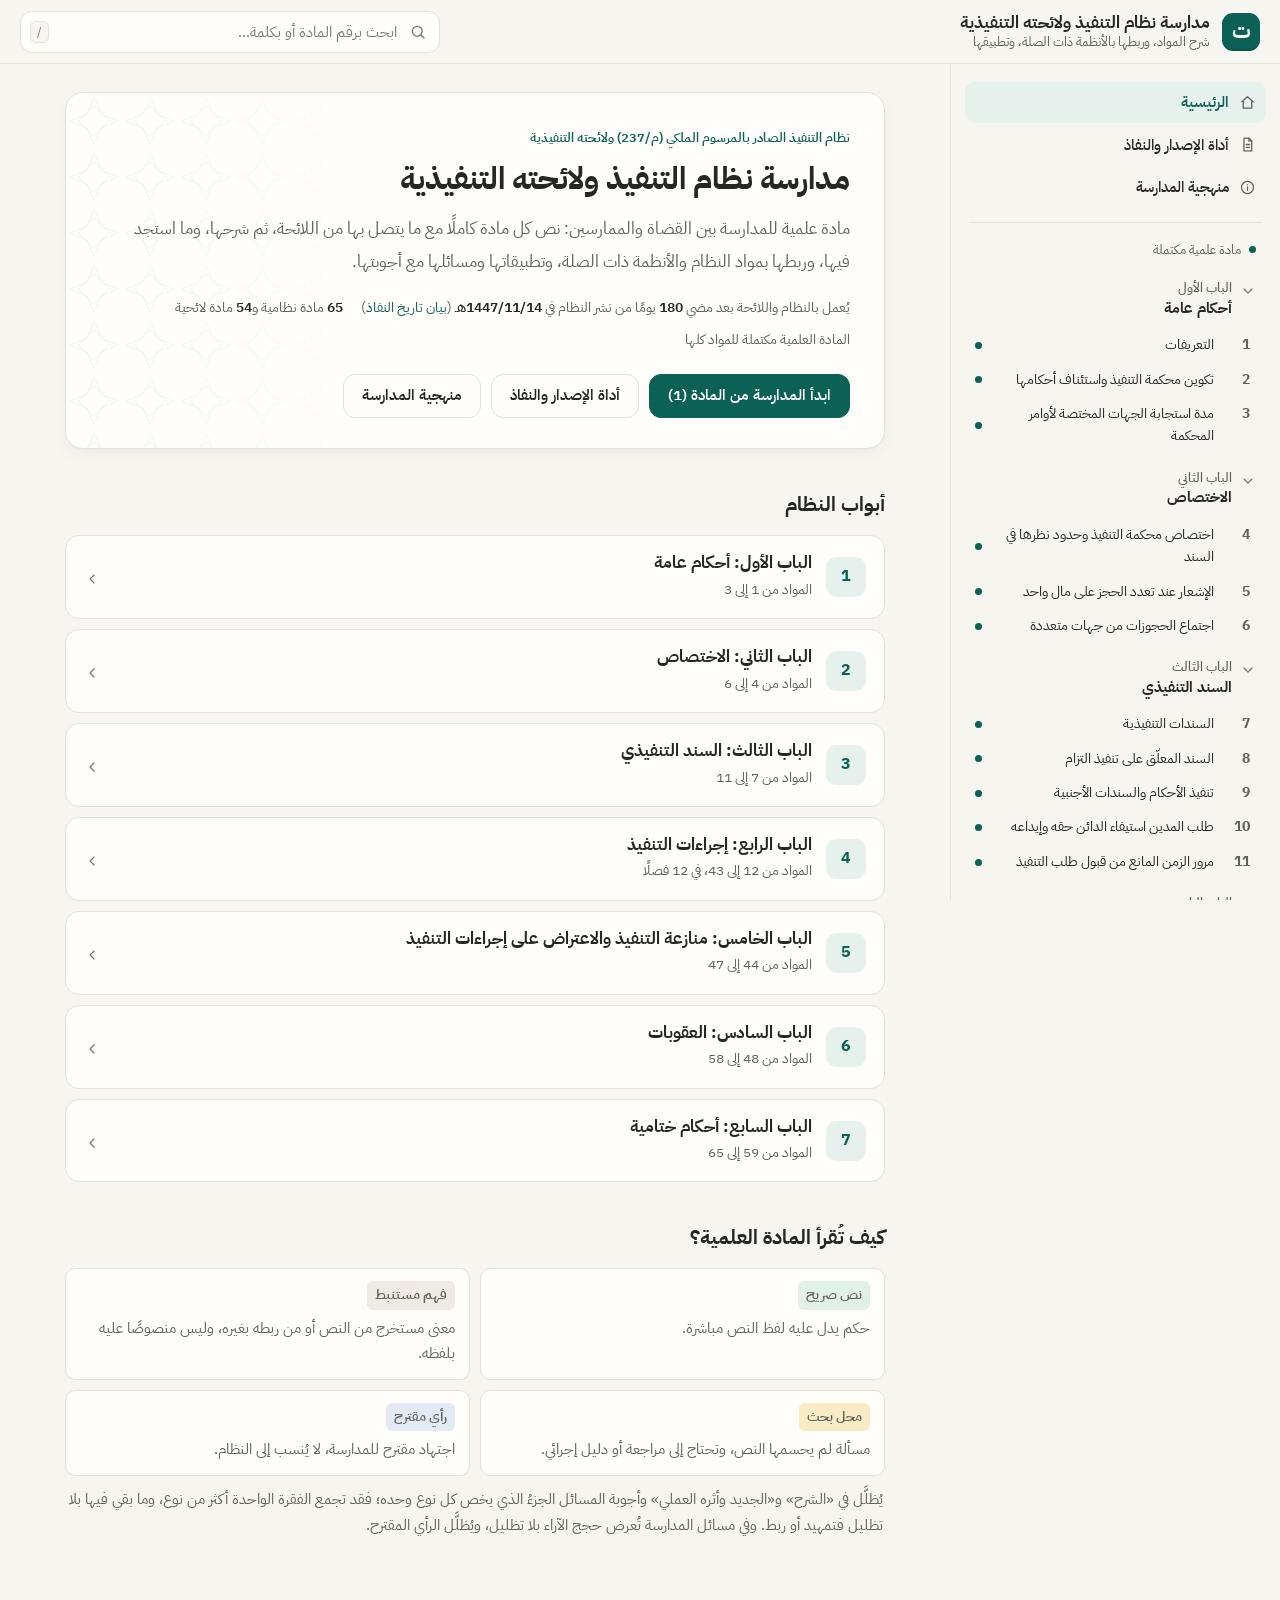
==== commit a4b7a8f4: "نشر الدفعة الأولى من الصيغة الثانية للمادة العلمية - المواد 1 إلى 10، و12 إلى 17، و35، و37، و38، و44" ====
--- a/index.html
+++ b/index.html
@@ -9,7 +9,7 @@
 <link rel="icon" href="data:image/svg+xml,%3Csvg xmlns='http://www.w3.org/2000/svg' viewBox='0 0 64 64'%3E%3Crect width='64' height='64' rx='15' fill='%230B6155'/%3E%3Ctext x='32' y='45' font-size='34' text-anchor='middle' fill='%23FFFEFA' font-family='sans-serif' font-weight='700'%3E%D8%AA%3C/text%3E%3C/svg%3E">
 <link rel="preload" href="assets/fonts/IBMPlexSansArabic-Regular.woff2" as="font" type="font/woff2" crossorigin>
 <link rel="preload" href="assets/fonts/IBMPlexSansArabic-Bold.woff2" as="font" type="font/woff2" crossorigin>
-<link rel="stylesheet" href="assets/site.css?v=4">
+<link rel="stylesheet" href="assets/site.css?v=8">
 </head>
 <body>
 <a class="skip" href="#main">تجاوز إلى المحتوى</a>
@@ -62,6 +62,6 @@
 <div class="toast" id="toast" role="status" aria-live="polite"></div>
 
 <noscript><div class="page" style="padding:40px 20px">يحتاج هذا الموقع إلى تفعيل JavaScript في المتصفح لعرض المواد والبحث فيها.</div></noscript>
-<script src="assets/app.js?v=4" defer></script>
+<script src="assets/app.js?v=8" defer></script>
 </body>
 </html>
--- a/assets/site.css
+++ b/assets/site.css
@@ -370,7 +370,7 @@
 .case { border: 1px solid var(--line); border-radius: var(--radius-sm); padding: 14px 18px; margin-bottom: 14px; background: var(--card); }
 .case-h { font-weight: 700; font-size: calc(var(--fs) - .5px); margin-bottom: 8px; display: flex; align-items: center; gap: 10px; }
 .case-h .cno { flex: none; width: 26px; height: 26px; border-radius: 8px; background: var(--quote-bg); display: grid; place-items: center; font-size: 13.5px; }
-.case-label { font-size: 12.5px; font-weight: 700; color: var(--mute-strong); display: block; margin: 10px 0 2px; }
+.case-label { font-size: calc(var(--fs) - 1px); font-weight: 700; color: var(--ink); display: block; margin: 12px 0 4px; }
 .case ol { margin: 4px 0 8px; padding-right: 1.3em; }
 .case-result { background: var(--acc-faint); border-radius: 8px; padding: 8px 12px; font-weight: 500; }
 .case-note { font-size: calc(var(--fs) - 2px); color: var(--mute-strong); margin-top: 8px; }
@@ -508,7 +508,46 @@
 }
 
 /* ───── الطباعة ───── */
+
+/* ───── التمييز بالتظليل (القرار 11): خلفية هادئة على الجزء المعني وحده ───── */
+.hl { border-radius: 3px; padding: .05em .12em; -webkit-box-decoration-break: clone; box-decoration-break: clone; }
+.hl-e { background: #E2F1E8; }
+.hl-i { background: #EFEBE3; }
+.hl-r { background: #F8EBC6; }
+.hl-p { background: #E3EAF6; }
+.hl-legend { display: flex; flex-wrap: wrap; align-items: center; gap: 8px 12px; font-size: 14px; line-height: 1.6; padding: 10px 14px; margin: 0 0 14px; background: var(--card); border: 1px solid var(--line); border-radius: var(--radius-sm); }
+.hl-legend-t { font-weight: 700; color: var(--mute-strong); }
+.hl-legend .hl, .legend-item .hl { padding: 2px 8px; border-radius: 6px; font-weight: 600; display: inline-block; }
+.legend-item .hl { margin-bottom: 6px; font-size: 14px; }
+.legend-note { font-size: 14.5px; color: var(--mute-strong); margin: 10px 2px 0; line-height: 1.8; }
+.prop-h { display: block; font-weight: 700; margin-bottom: 4px; }
+.council-h { display: block; margin-bottom: 2px; }
+
+/* ───── مجموعتا الروابط (القرار 8) ───── */
+.lgroup { border: 1px solid var(--line); border-radius: 12px; margin: 12px 0; background: var(--card); }
+.lgroup > summary { list-style: none; cursor: pointer; display: flex; align-items: center; gap: 10px; padding: 13px 14px; font-weight: 700; font-size: calc(var(--fs) - .5px); border-radius: 12px; }
+.lgroup > summary::-webkit-details-marker { display: none; }
+.lgroup > summary:focus-visible { outline: 2px solid var(--acc); outline-offset: 2px; }
+.lg-count { font-size: 12.5px; font-weight: 700; min-width: 24px; height: 24px; padding: 0 7px; border-radius: 999px; display: inline-grid; place-items: center; background: var(--acc-faint); color: var(--acc); }
+.lgroup > summary .toc-chev { margin: 0 auto 0 0; width: 18px; height: 18px; }
+.lgroup[open] > summary .toc-chev { transform: rotate(-90deg); }
+.lgroup[open] > summary { border-bottom: 1px solid var(--line); border-radius: 12px 12px 0 0; }
+.lg-body { padding: 6px 12px 4px; }
+.lc-sub { display: block; font-weight: 700; color: var(--acc); font-size: calc(var(--fs) - 1px); margin: 6px 0 2px; }
+
+/* ───── روابط المصادر الرسمية (القرار 3) ───── */
+.off-link { font-size: 13px; color: var(--acc); text-decoration: none; white-space: nowrap; }
+.off-link:hover { text-decoration: underline; text-underline-offset: 3px; }
+.off-link .ico-out { width: 13px; height: 13px; vertical-align: -2px; margin-right: 3px; }
+
 @media print {
+  .hl { -webkit-print-color-adjust: exact; print-color-adjust: exact; text-underline-offset: 5px; text-decoration-thickness: 1px; }
+  .hl-e { text-decoration: underline solid #8a8a8a; }
+  .hl-i { text-decoration: underline dotted #6a6a6a; }
+  .hl-r { text-decoration: underline wavy #6a6a6a; }
+  .hl-p { text-decoration: underline dashed #6a6a6a; }
+  .lgroup { border: 0; }
+  .lgroup > summary .toc-chev, .lg-count { display: none; }
   @page { size: A4; margin: 16mm 15mm 16mm; }
   :root { --fs: 12.5pt; --lh: 1.8; }
   body { background: #fff; color: #000; font-size: 11pt; }
